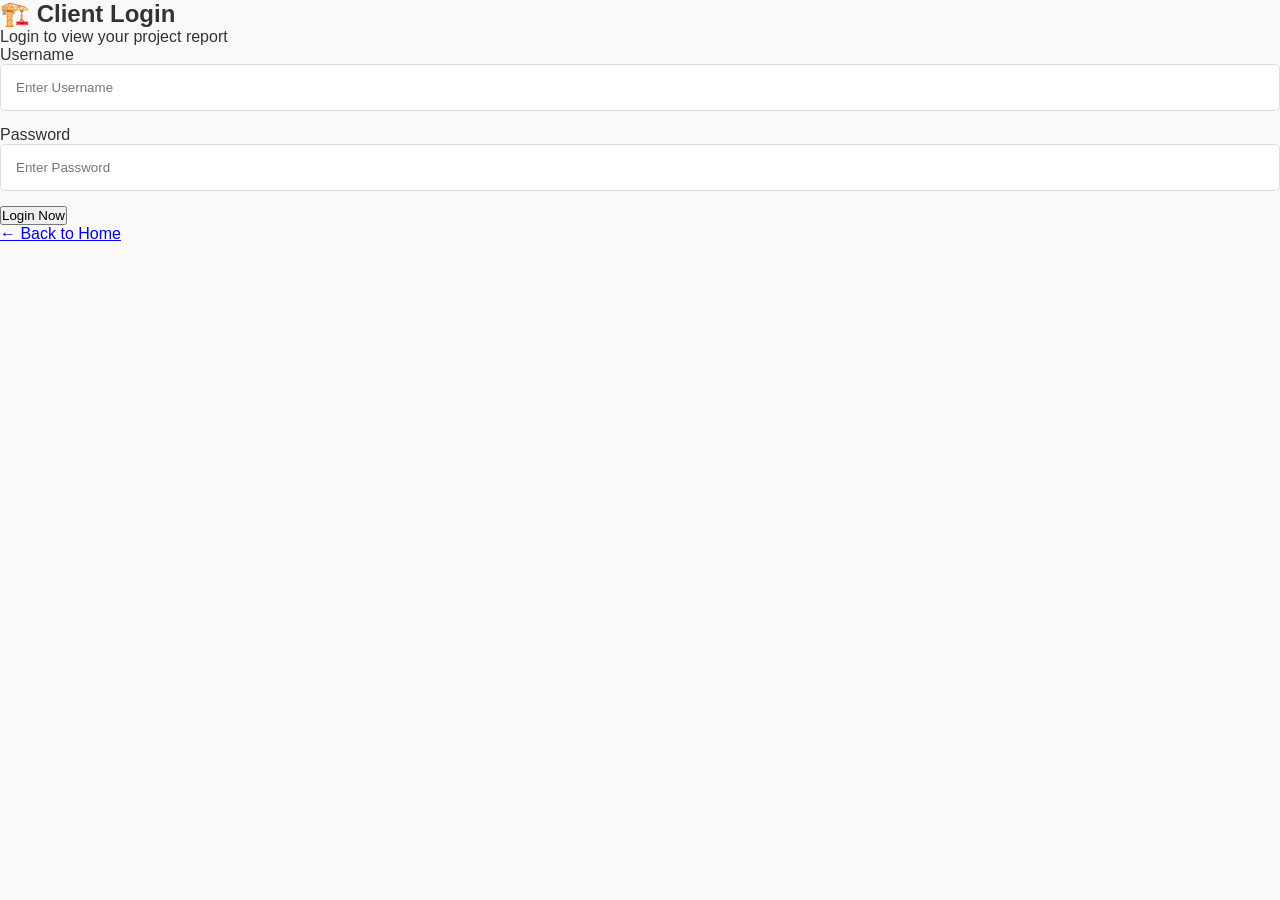
==== login.html @ 337fc55d "My Professional Website" ====
<!DOCTYPE html>
<html lang="hi">
<head>
    <meta charset="UTF-8">
    <meta name="viewport" content="width=device-width, initial-scale=1.0">
    <title>Login | Sagar Construction</title>
    <link rel="stylesheet" href="style.css">
</head>
<body class="login-page">

    <div class="login-card">
        <h2>🏗️ Client Login</h2>
        <p>Login to view your project report </p>
        
        <form id="loginForm">
            <div class="input-group">
                <label>Username</label>
                <input type="text" id="username" placeholder="Enter Username" required>
            </div>
            <div class="input-group">
                <label>Password</label>
                <input type="password" id="password" placeholder="Enter Password" required>
            </div>
            <button type="submit" class="login-submit-btn">Login Now</button>
        </form>
        
        <a href="index.html" class="back-home">← Back to Home</a>
    </div>

    <script src="script.js"></script>
</body>
</html>
---- style.css ----
* {
    margin: 0;
    padding: 0;
    box-sizing: border-box;
    font-family: 'Poppins', sans-serif;
}

body {
    background-color: #f9f9f9;
    color: #333;
}

/* Navbar */
header {
    background: #fff;
    padding: 20px 10%;
    box-shadow: 0 2px 10px rgba(0,0,0,0.1);
    position: sticky;
    top: 0;
    z-index: 1000;
}

nav {
    display: flex;
    justify-content: space-between;
    align-items: center;
}

.logo {
    font-size: 24px;
    font-weight: 700;
    color: #1a2a6c;
}

.logo span {
    color: #f39c12;
}

.nav-links {
    list-style: none;
    display: flex;
}

.nav-links li {
    margin-left: 30px;
}

.nav-links a {
    text-decoration: none;
    color: #333;
    font-weight: 500;
    transition: 0.3s;
}

.nav-links a:hover {
    color: #f39c12;
}

.btn-login {
    background: #1a2a6c;
    color: #fff !important;
    padding: 8px 20px;
    border-radius: 5px;
}

/* Hero Section */
.hero {
    height: 80vh;
    background: linear-gradient(rgba(0,0,0,0.6), rgba(0,0,0,0.6)), url('hero-bg.png') no-repeat center center/cover;
    display: flex;
    align-items: center;
    justify-content: center;
    text-align: center;
    color: #fff;
}

.hero h1 {
    font-size: 50px;
    margin-bottom: 10px;
}

.cta-btn {
    display: inline-block;
    margin-top: 20px;
    padding: 12px 30px;
    background: #f39c12;
    color: #fff;
    text-decoration: none;
    font-weight: 600;
    border-radius: 5px;
    transition: 0.3s;
}

.cta-btn:hover {
    background: #e67e22;
}

/* Services */
.services {
    padding: 80px 10%;
    text-align: center;
}

.service-container {
    display: flex;
    gap: 20px;
    margin-top: 40px;
}

.service-box {
    flex: 1;
    background: #fff;
    padding: 40px 20px;
    border-radius: 10px;
    box-shadow: 0 5px 15px rgba(0,0,0,0.05);
    transition: 0.3s;
}

.service-box:hover {
    transform: translateY(-10px);
}

/* Form */
.contact-section {
    background: #f1f1f1;
    padding: 80px 10%;
    text-align: center;
}

.contact-container {
    max-width: 600px;
    margin: 40px auto;
}

form input, form textarea {
    width: 100%;
    padding: 15px;
    margin-bottom: 15px;
    border: 1px solid #ddd;
    border-radius: 5px;
}

.submit-btn {
    width: 100%;
    padding: 15px;
    background: #f39c12;
    color: white;
    border: none;
    font-weight: 600;
    cursor: pointer;
    border-radius: 5px;
}

footer {
    padding: 20px;
    text-align: center;
    background: #1a2a6c;
    color: #fff;
}

/* ==============================
     2. PROFESSIONAL FEATURES START
     ============================== */

/* STATS COUNTER */
.stats-section {
    background-color: #1a2a6c;
    color: #fff;
    padding: 80px 10%;
    text-align: center;
}

.stats-container {
    display: flex;
    justify-content: space-around;
    gap: 20px;
}

.stat-item {
    font-size: 1.2rem;
}

.stat-number {
    font-size: 3rem;
    font-weight: 700;
    color: #f39c12;
}

/* RECENT PROJECTS GALLERY */
.gallery-section {
    padding: 80px 10%;
    text-align: center;
}

.gallery-section h2 {
    margin-bottom: 40px;
}

.gallery-grid {
    display: grid;
    grid-template-columns: repeat(auto-fill, minmax(250px, 1fr));
    gap: 20px;
}

.gallery-item {
    overflow: hidden;
    border-radius: 10px;
    box-shadow: 0 5px 15px rgba(0, 0, 0, 0.1);
}

.gallery-item img {
    width: 100%;
    height: auto;
    transition: transform 0.3s;
}

.gallery-item img:hover {
    transform: scale(1.1);
}

/* CLIENT TESTIMONIALS */
.testimonials-section {
    background-color: #f1f1f1;
    padding: 80px 10%;
    text-align: center;
}

.testimonials-section h2 {
    margin-bottom: 40px;
}

.testimonial-container {
    display: flex;
    flex-direction: column;
    gap: 30px;
    max-width: 800px;
    margin: 0 auto;
}

.testimonial-item {
    background: #fff;
    padding: 30px;
    border-radius: 10px;
    box-shadow: 0 5px 15px rgba(0, 0, 0, 0.05);
}

.testimonial-item p {
    font-style: italic;
    margin-bottom: 15px;
}

.testimonial-item h4 {
    color: #1a2a6c;
}

/* FLOATING WHATSAPP BUTTON */
.whatsapp-float {
    position: fixed;
    width: 60px;
    height: 60px;
    bottom: 40px;
    right: 40px;
    background-color: #25d366;
    color: #FFF;
    border-radius: 50px;
    text-align: center;
    font-size: 30px;
    box-shadow: 2px 2px 3px #999;
    z-index: 1000;
}

.whatsapp-float img {
    width: 30px;
    margin-top: 15px;
}

/* GOOGLE MAPS */
.map-section {
    padding: 80px 10%;
    text-align: center;
}

.map-section h2 {
    margin-bottom: 40px;
}

.map-container {
    overflow: hidden;
    border-radius: 10px;
    box-shadow: 0 5px 15px rgba(0, 0, 0, 0.1);
}

/* ==============================
     2. PROFESSIONAL FEATURES END
     ============================== */

  /* FLOATING WHATSAPP BUTTON */
.whatsapp-float {
    position: fixed !important;
    width: 60px !important;
    height: 60px !important;
    bottom: 20px !important;
    right: 20px !important;
    background-color: #25d366 !important;
    border-radius: 50% !important;
    display: flex !important;
    align-items: center !important;
    justify-content: center !important;
    z-index: 1000 !important;
    overflow: hidden !important; /* Ye sabse zaruri hai stretch rokne ke liye */
    padding: 0 !important;
    animation: bounce 2s infinite ease-in-out, pulse-green 2s infinite !important;
}

.whatsapp-float img {
    /* Square image ko center mein fix karne ke liye */
    width: 70% !important;  /* 100% ki jagah 70% karein taaki thoda margin rahe */
    height: 70% !important; /* Height aur Width barabar rakhein taaki gol dikhe */
    object-fit: contain !important; /* Cover ki jagah contain karein */
    display: block !important;
    border-radius: 0 !important; /* Image ko gol karne ki zarurat nahi, container gol hai */
}

/* 1. Bounce Animation Code */
@keyframes bounce {
    0%, 100% { transform: translateY(0); }
    50% { transform: translateY(-10px); }
}

/* 2. Pulse Animation Code */
@keyframes pulse-green {
    0% { box-shadow: 0 0 0 0 rgba(37, 211, 102, 0.7); }
    70% { box-shadow: 0 0 0 15px rgba(37, 211, 102, 0); }
    100% { box-shadow: 0 0 0 0 rgba(37, 211, 102, 0); }
}
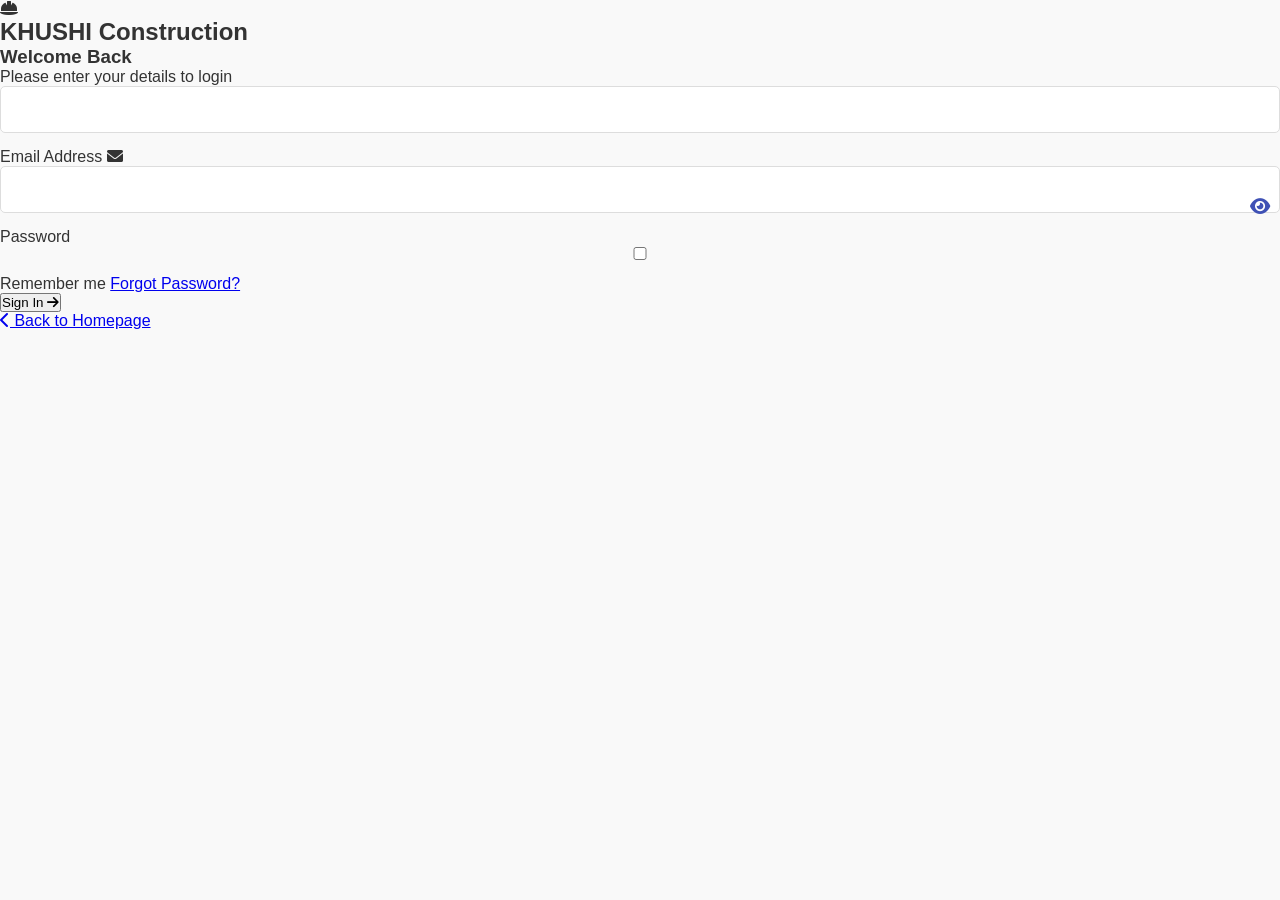
==== commit 6d335b14: "commit karo" ====
--- a/login.html
+++ b/login.html
@@ -1,32 +1,53 @@
 <!DOCTYPE html>
-<html lang="hi">
+<html lang="en">
 <head>
     <meta charset="UTF-8">
     <meta name="viewport" content="width=device-width, initial-scale=1.0">
-    <title>Login | Sagar Construction</title>
+    <title>Premium Login | KHUSHI Construction</title>
     <link rel="stylesheet" href="style.css">
+    <link rel="stylesheet" href="https://cdnjs.cloudflare.com/ajax/libs/font-awesome/6.0.0/css/all.min.css">
 </head>
-<body class="login-page">
+<body class="login-page-body">
+    <div class="login-wrapper">
+        <div class="glass-login-box">
+            <div class="login-brand">
+                <i class="fas fa-hard-hat"></i>
+                <h2>KHUSHI <span>Construction</span></h2>
+            </div>
+            
+            <form class="premium-form">
+                <h3>Welcome Back</h3>
+                <p>Please enter your details to login</p>
 
-    <div class="login-card">
-        <h2>🏗️ Client Login</h2>
-        <p>Login to view your project report </p>
-        
-        <form id="loginForm">
-            <div class="input-group">
-                <label>Username</label>
-                <input type="text" id="username" placeholder="Enter Username" required>
-            </div>
-            <div class="input-group">
-                <label>Password</label>
-                <input type="password" id="password" placeholder="Enter Password" required>
-            </div>
-            <button type="submit" class="login-submit-btn">Login Now</button>
-        </form>
-        
-        <a href="index.html" class="back-home">← Back to Home</a>
+                <div class="input-field">
+                    <input type="email" id="email" required>
+                    <label for="email">Email Address</label>
+                    <i class="fas fa-envelope"></i>
+                </div>
+
+                <div class="input-field">
+                    <input type="password" id="password" required>
+                    <label for="password">Password</label>
+                    <i class="fas fa-eye" id="togglePassword" style="cursor: pointer;"></i>
+                </div>
+
+                <div class="form-options">
+                    <label class="remember-me">
+                        <input type="checkbox"> Remember me
+                    </label>
+                    <a href="#" class="forgot-link">Forgot Password?</a>
+                </div>
+
+                <button type="submit" class="premium-login-btn">
+                    Sign In <i class="fas fa-arrow-right"></i>
+                </button>
+            </form>
+            
+            <a href="index.html" class="go-back">
+                <i class="fas fa-chevron-left"></i> Back to Homepage
+            </a>
+        </div>
     </div>
-
     <script src="script.js"></script>
 </body>
 </html>
--- a/style.css
+++ b/style.css
@@ -66,7 +66,7 @@
 /* Hero Section */
 .hero {
     height: 80vh;
-    background: linear-gradient(rgba(0,0,0,0.6), rgba(0,0,0,0.6)), url('hero-bg.png') no-repeat center center/cover;
+    background: linear-gradient(rgba(0,0,0,0.6), rgba(0,0,0,0.6)), url('hero.png') no-repeat center center/cover;
     display: flex;
     align-items: center;
     justify-content: center;
@@ -332,4 +332,340 @@
     0% { box-shadow: 0 0 0 0 rgba(37, 211, 102, 0.7); }
     70% { box-shadow: 0 0 0 15px rgba(37, 211, 102, 0); }
     100% { box-shadow: 0 0 0 0 rgba(37, 211, 102, 0); }
+}
+.nav-links li a {
+    font-weight: 800;
+    color: #000000;
+    text-transform: uppercase;
+    text-decoration: none;
+}
+
+
+
+/* Mobile Optimization - Exact Fix for Khushi Construction */
+@media (max-width: 768px) {
+   
+    
+
+    /* 1. Navbar Links Fix (Home, Services, Contact) */
+    .nav-links { 
+        display: flex !important;
+        flex-wrap: wrap !important;
+        justify-content: center !important;
+        gap: 10px !important;
+        padding: 10px 0 !important;
+        list-style: none;
+    }
+
+    .nav-links li a {
+        font-size: 14px !important;
+        padding: 5px 8px !important;
+    }
+
+    /* 2. Login Button Fix */
+    .btn-login {
+        padding: 6px 12px !important;
+        font-size: 13px !important;
+        display: inline-block;
+    }
+
+    /* 3. Stats Section Fix (100+ Projects etc.) */
+    .stats-container { 
+        display: flex !important;
+        flex-wrap: wrap !important;
+        justify-content: center !important;
+        gap: 20px !important;
+    }
+
+    .stat-item {
+        flex: 1 1 40% !important; /* Mobile par ek line mein 2 dikhayega */
+        text-align: center !important;
+        margin-bottom: 15px;
+    }
+
+    /* 4. Hero Section Text Fix */
+    .hero-content h1 {
+        font-size: 24px !important; /* Mobile par heading choti karega */
+    }
+
+    .nav-links li a {
+        font-size: 16px !important;
+        font-weight: 800 !important;
+        color: #000000 !important; /* Pure Black */
+        text-transform: uppercase;
+        padding: 8px 12px !important;
+    }
+    
+    .nav-links li a:hover {
+        color: #ff9800 !important; /* Orange on hover */
+    }
+
+} 
+
+/* Button ko wapas blue karne ke liye */
+.nav-links li a.btn-login {
+    background-color: #1e2f67 !important; 
+    color: #ffffff !important;           
+    padding: 10px 20px !important;
+    border-radius: 5px !important;
+    text-transform: uppercase;
+}
+
+/* Hover par orange hone se rokne ke liye */
+.nav-links li a.btn-login:hover {
+    background-color: #15224e !important;
+    color: #ffffff !important;
+}
+
+/* Jab Dark Mode ON ho tab ye colors kaam karenge */
+body.dark-mode {
+    background-color: #121212 !important;
+    color: #ffffff !important;
+}
+
+/* Navbar ko dark karne ke liye */
+body.dark-mode header {
+    background-color: #1a1a1a !important;
+    box-shadow: 0 2px 10px rgba(255,255,255,0.1) !important;
+}
+
+/* Links ko white karne ke liye */
+body.dark-mode .nav-links li a {
+    color: #ffffff !important;
+}
+
+/* Service boxes ko dark grey karne ke liye */
+body.dark-mode .service-box {
+    background-color: #1e1e1e !important;
+    color: white !important;
+    border: 1px solid #333 !important;
+}
+
+/* --- PREMIUM DARK MODE SWITCH STYLING --- */
+
+/* Poore switch ka container */
+.theme-switch-wrapper {
+  display: flex;
+  align-items: center;
+  margin-right: 15px; /* Navbar mein space ke liye */
+}
+
+/* Chhota text 'Light' / 'Dark' (optional, agar chahiye toh) */
+.theme-switch-label {
+  margin-right: 10px;
+  font-size: 14px;
+  font-weight: 600;
+  color: #333; /* Light mode mein text color */
+}
+body.dark-mode .theme-switch-label {
+  color: #fff; /* Dark mode mein text color white */
+}
+
+/* Asli switch toggle area */
+.theme-switch {
+  display: inline-block;
+  height: 34px;
+  position: relative;
+  width: 60px;
+}
+
+/* Chhupa hua checkbox input */
+.theme-switch input {
+  display:none;
+}
+
+/* Switch ka background slider track */
+.slider {
+  background-color: #ccc; /* Default (Light) track color */
+  bottom: 0;
+  cursor: pointer;
+  left: 0;
+  position: absolute;
+  right: 0;
+  top: 0;
+  transition: .4s;
+  border-radius: 34px;
+}
+
+/* Gol knob (jo move karega) */
+.slider:before {
+  background-color: #fff;
+  bottom: 4px;
+  content: "";
+  height: 26px;
+  left: 4px;
+  position: absolute;
+  transition: .4s;
+  width: 26px;
+  border-radius: 50%;
+  display: flex;
+  align-items: center;
+  justify-content: center;
+  font-size: 16px; /* Icon size */
+}
+
+/* Knob ke andar initial (Light) icon ☀️ */
+.slider:before {
+  content: "☀️";
+}
+
+/* Jab checkbox checked ho (Dark Mode ON) - Track color change */
+input:checked + .slider {
+  background-color: #3f51b5; /* Premium Blue track color - aap change kar sakte hain */
+}
+
+/* Knob move karega right side */
+input:checked + .slider:before {
+  transform: translateX(26px);
+}
+
+/* Knob ke andar ka icon change 🌙 jab move ho jaye */
+input:checked + .slider:before {
+  content: "🌙";
+}
+
+/* --- PREMIUM LOGIN PAGE STYLES --- */
+
+.login-body {
+    background: linear-gradient(135deg, #121212 0%, #1a1a1a 100%);
+    height: 100vh;
+    display: flex;
+    align-items: center;
+    justify-content: center;
+    font-family: 'Poppins', sans-serif;
+}
+
+.login-container {
+    width: 100%;
+    max-width: 400px;
+    padding: 20px;
+}
+
+.login-box {
+    background: rgba(255, 255, 255, 0.05);
+    backdrop-filter: blur(15px);
+    border: 1px solid rgba(255, 255, 255, 0.1);
+    padding: 40px;
+    border-radius: 20px;
+    box-shadow: 0 15px 35px rgba(0,0,0,0.5);
+    text-align: center;
+}
+
+.login-header h2 {
+    color: #fff;
+    font-size: 28px;
+    margin-bottom: 10px;
+}
+
+.login-header p {
+    color: #aaa;
+    font-size: 14px;
+    margin-bottom: 30px;
+}
+
+.input-group {
+    position: relative;
+    margin-bottom: 20px;
+}
+
+.input-group i {
+    position: absolute;
+    left: 15px;
+    top: 50%;
+    transform: translateY(-50%);
+    color: #3f51b5;
+}
+
+.input-group input {
+    width: 100%;
+    padding: 12px 15px 12px 45px;
+    background: rgba(255, 255, 255, 0.1);
+    border: 1px solid transparent;
+    border-radius: 10px;
+    color: #fff;
+    outline: none;
+    transition: 0.3s;
+}
+
+.input-group input:focus {
+    border-color: #3f51b5;
+    background: rgba(255, 255, 255, 0.15);
+}
+
+.forgot-pass {
+    text-align: right;
+    margin-bottom: 25px;
+}
+
+.forgot-pass a {
+    color: #aaa;
+    font-size: 13px;
+    text-decoration: none;
+}
+
+.login-btn {
+    width: 100%;
+    padding: 12px;
+    background: #3f51b5;
+    border: none;
+    border-radius: 10px;
+    color: white;
+    font-weight: 600;
+    cursor: pointer;
+    transition: 0.3s;
+    font-size: 16px;
+}
+
+.login-btn:hover {
+    background: #303f9f;
+    transform: translateY(-2px);
+    box-shadow: 0 5px 15px rgba(63, 81, 181, 0.4);
+}
+
+.login-footer {
+    margin-top: 25px;
+    color: #aaa;
+    font-size: 14px;
+}
+
+.login-footer a {
+    color: #3f51b5;
+    text-decoration: none;
+    font-weight: 600;
+}
+
+.back-home {
+    margin-top: 20px;
+}
+
+.back-home a {
+    color: #666;
+    font-size: 13px;
+    text-decoration: none;
+    transition: 0.3s;
+}
+
+.back-home a:hover {
+    color: #fff;
+}
+
+/* Eye Icon Position for Login Page */
+.input-field {
+    position: relative; /* Isse icon box ke andar rahega */
+}
+
+.input-field i#togglePassword {
+    position: absolute;
+    right: 10px;
+    top: 50%;
+    transform: translateY(-50%);
+    cursor: pointer;
+    color: #3f51b5; /* Icon ka color */
+    z-index: 100;
+    font-size: 18px;
+}
+
+/* Hover karne par thoda bright dikhega */
+.input-field i#togglePassword:hover {
+    color: #fff;
 }
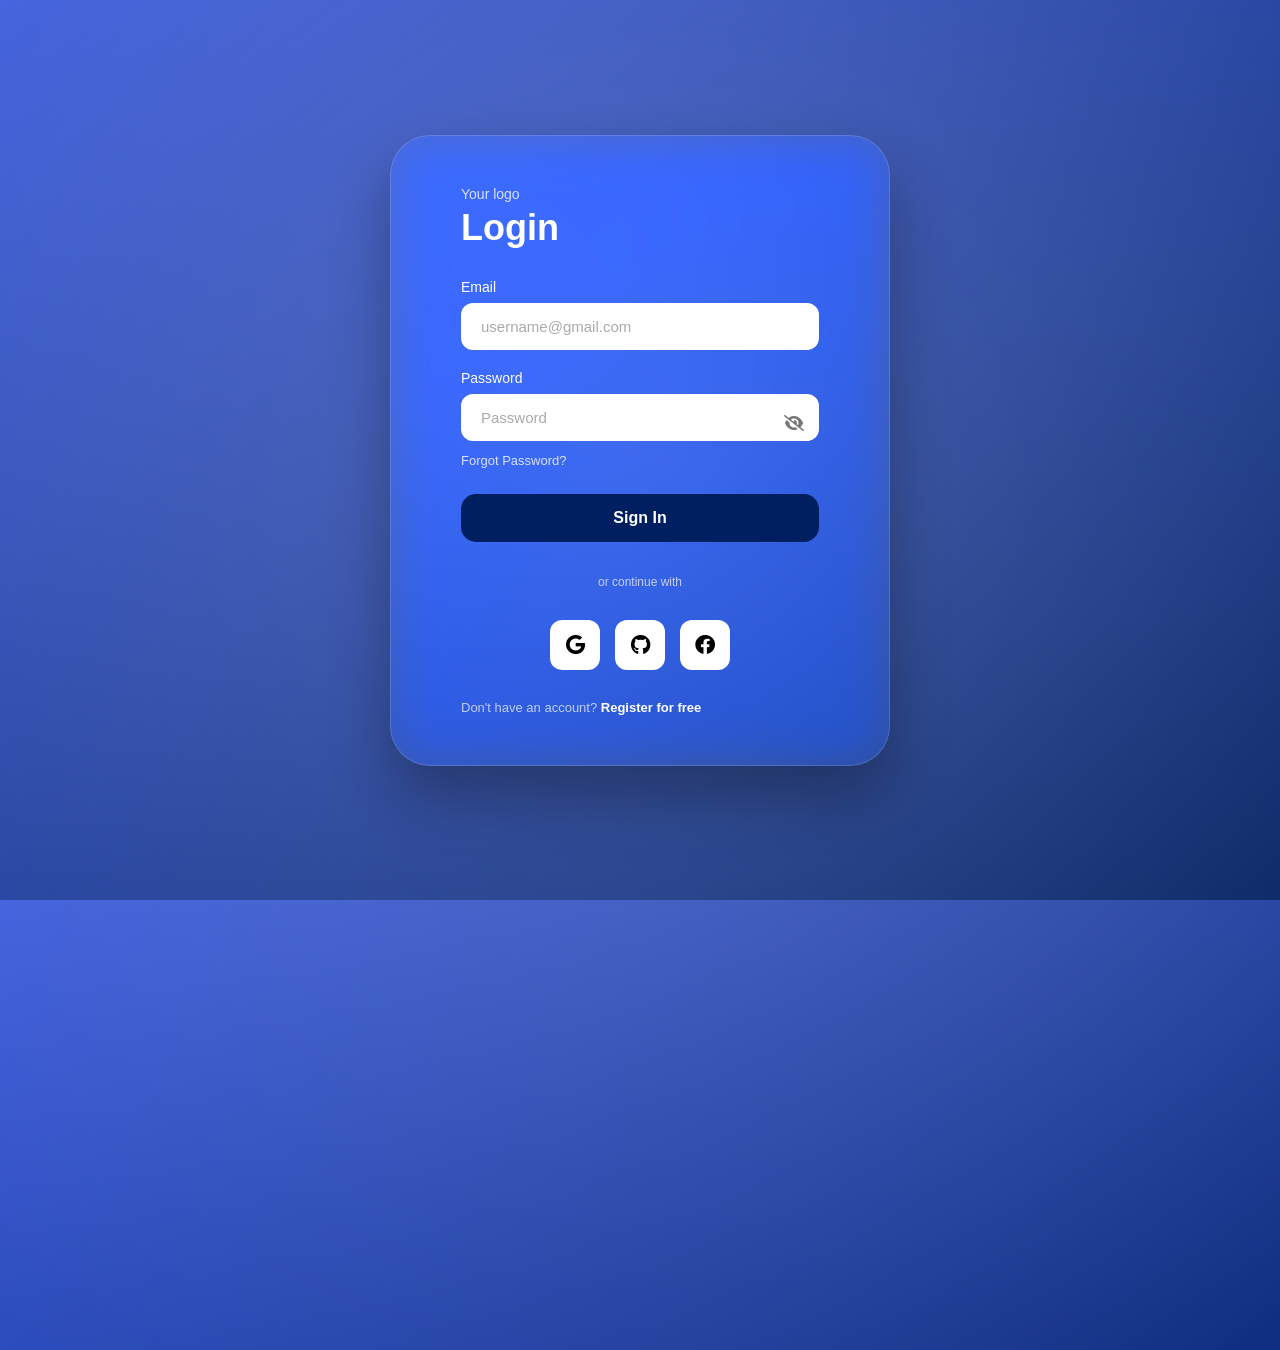
==== commit 95f7819d: "commit karo" ====
--- a/login.html
+++ b/login.html
@@ -3,49 +3,52 @@
 <head>
     <meta charset="UTF-8">
     <meta name="viewport" content="width=device-width, initial-scale=1.0">
-    <title>Premium Login | KHUSHI Construction</title>
+    <title>Wavy Premium Login | KHUSHI Construction</title>
     <link rel="stylesheet" href="style.css">
     <link rel="stylesheet" href="https://cdnjs.cloudflare.com/ajax/libs/font-awesome/6.0.0/css/all.min.css">
 </head>
-<body class="login-page-body">
-    <div class="login-wrapper">
-        <div class="glass-login-box">
-            <div class="login-brand">
-                <i class="fas fa-hard-hat"></i>
-                <h2>KHUSHI <span>Construction</span></h2>
+<body class="wavy-login-body">
+    <div class="wavy-login-wrapper">
+        <div class="ultra-glass-box">
+            
+            <div class="login-brand-minimal">
+                <p>Your logo</p>
+                <h2>Login</h2>
             </div>
             
-            <form class="premium-form">
-                <h3>Welcome Back</h3>
-                <p>Please enter your details to login</p>
-
-                <div class="input-field">
-                    <input type="email" id="email" required>
-                    <label for="email">Email Address</label>
-                    <i class="fas fa-envelope"></i>
+            <form class="wavy-form">
+                <div class="input-block">
+                    <label for="email">Email</label>
+                    <input type="email" id="email" placeholder="username@gmail.com" required>
                 </div>
 
-                <div class="input-field">
-                    <input type="password" id="password" required>
+                <div class="input-block">
                     <label for="password">Password</label>
-                    <i class="fas fa-eye" id="togglePassword" style="cursor: pointer;"></i>
+                    <input type="password" id="password" placeholder="Password" required>
+                    <i class="fas fa-eye-slash" id="togglePassword"></i>
                 </div>
 
-                <div class="form-options">
-                    <label class="remember-me">
-                        <input type="checkbox"> Remember me
-                    </label>
-                    <a href="#" class="forgot-link">Forgot Password?</a>
+                <div class="forgot-wrapper">
+                    <a href="#" class="forgot-wavy">Forgot Password?</a>
                 </div>
 
-                <button type="submit" class="premium-login-btn">
-                    Sign In <i class="fas fa-arrow-right"></i>
-                </button>
+                <button type="submit" class="wavy-btn-signin">Sign In</button>
+
+                <div class="divider-wavy">
+                    <span>or continue with</span>
+                </div>
+
+                <div class="social-login-wavy">
+                    <a href="#" class="social-icon"><i class="fab fa-google"></i></a>
+                    <a href="#" class="social-icon"><i class="fab fa-github"></i></a>
+                    <a href="#" class="social-icon"><i class="fab fa-facebook"></i></a>
+                </div>
+
+                <div class="signup-footer-wavy">
+                    <p>Don't have an account? <a href="#">Register for free</a></p>
+                </div>
             </form>
             
-            <a href="index.html" class="go-back">
-                <i class="fas fa-chevron-left"></i> Back to Homepage
-            </a>
         </div>
     </div>
     <script src="script.js"></script>
--- a/style.css
+++ b/style.css
@@ -1,3 +1,4 @@
+/* --- 1. GLOBAL SETTINGS --- */
 * {
     margin: 0;
     padding: 0;
@@ -8,22 +9,31 @@
 body {
     background-color: #f9f9f9;
     color: #333;
-}
-
-/* Navbar */
+    transition: background 0.4s, color 0.4s;
+}
+
+/* Dark Mode Logic */
+body.dark-mode {
+    background-color: #121212 !important;
+    color: #ffffff !important;
+}
+
+/* --- 2. NAVBAR & HEADER --- */
 header {
     background: #fff;
-    padding: 20px 10%;
+    padding: 15px 10%;
     box-shadow: 0 2px 10px rgba(0,0,0,0.1);
     position: sticky;
     top: 0;
     z-index: 1000;
-}
-
-nav {
     display: flex;
     justify-content: space-between;
     align-items: center;
+}
+
+body.dark-mode header {
+    background-color: #1a1a1a !important;
+    box-shadow: 0 2px 10px rgba(255,255,255,0.1) !important;
 }
 
 .logo {
@@ -32,640 +42,268 @@
     color: #1a2a6c;
 }
 
-.logo span {
-    color: #f39c12;
-}
+.logo span { color: #f39c12; }
 
 .nav-links {
     list-style: none;
     display: flex;
-}
-
-.nav-links li {
-    margin-left: 30px;
-}
+    align-items: center;
+}
+
+.nav-links li { margin-left: 25px; }
 
 .nav-links a {
     text-decoration: none;
-    color: #333;
-    font-weight: 500;
+    color: #000;
+    font-weight: 800;
+    text-transform: uppercase;
     transition: 0.3s;
-}
-
-.nav-links a:hover {
-    color: #f39c12;
-}
-
+    font-size: 15px;
+}
+
+body.dark-mode .nav-links a { color: #fff !important; }
+
+.nav-links a:hover { color: #f39c12; }
+
+/* Login Button in Nav */
 .btn-login {
-    background: #1a2a6c;
+    background: #1a2a6c !important;
     color: #fff !important;
-    padding: 8px 20px;
+    padding: 10px 20px !important;
     border-radius: 5px;
 }
 
-/* Hero Section */
+.btn-login:hover { background: #15224e !important; }
+
+/* --- 3. PREMIUM DARK MODE SWITCH --- */
+.theme-switch-wrapper { display: flex; align-items: center; margin-left: 20px; }
+.theme-switch { position: relative; display: inline-block; width: 60px; height: 34px; }
+.theme-switch input { display: none; }
+.slider {
+    position: absolute; cursor: pointer; top: 0; left: 0; right: 0; bottom: 0;
+    background-color: #ccc; transition: .4s; border-radius: 34px;
+}
+.slider:before {
+    position: absolute; content: "☀️"; height: 26px; width: 26px; left: 4px; bottom: 4px;
+    background-color: white; transition: .4s; border-radius: 50%;
+    display: flex; align-items: center; justify-content: center; font-size: 14px;
+}
+input:checked + .slider { background-color: #3f51b5; }
+input:checked + .slider:before { transform: translateX(26px); content: "🌙"; }
+
+/* --- 4. HERO & SECTIONS --- */
 .hero {
     height: 80vh;
     background: linear-gradient(rgba(0,0,0,0.6), rgba(0,0,0,0.6)), url('hero.png') no-repeat center center/cover;
+    display: flex; align-items: center; justify-content: center; text-align: center; color: #fff;
+}
+.hero h1 { font-size: 50px; }
+
+.service-box {
+    background: #fff; padding: 40px 20px; border-radius: 10px;
+    box-shadow: 0 5px 15px rgba(0,0,0,0.05); transition: 0.3s;
+}
+body.dark-mode .service-box { background-color: #1e1e1e !important; color: white; border: 1px solid #333; }
+
+
+/* --- NEW WAVY & ULTRA ROUNDED LOGIN STYLES --- */
+
+.wavy-login-body {
+    background-color: #79a1f2; /* Pure background color from image_17 */
+    background-image: url('data:image/svg+xml;utf8,<svg xmlns="http://www.w3.org/2000/svg" width="100%" height="100%"><defs><linearGradient id="g" x1="0%" y1="0%" x2="100%" y2="100%"><stop offset="0%" style="stop-color:%233b5bdb"/><stop offset="100%" style="stop-color:%23001f60"/></linearGradient></defs><rect width="100%" height="100%" fill="url(%23g)"/></svg>');
+    background-size: cover;
+    height: 100vh;
     display: flex;
     align-items: center;
     justify-content: center;
+    overflow: hidden;
+    position: relative;
+}
+
+/* Wavy Overlay Shapes (Simulated with pseudo-elements for now) */
+.wavy-login-body::before, .wavy-login-body::after {
+    content: '';
+    position: absolute;
+    width: 200%;
+    height: 200%;
+    top: -50%;
+    left: -50%;
+    z-index: 1;
+    background: radial-gradient(circle, rgba(255,255,255,0.1) 0%, rgba(255,255,255,0) 70%);
+}
+
+.wavy-login-wrapper {
+    z-index: 2;
+    padding: 20px;
+    width: 100%;
+    max-width: 900px; /* Wider for social icons line */
+    display: flex;
+    justify-content: center;
+}
+
+.ultra-glass-box {
+    background: rgba(255, 255, 255, 0.05);
+    backdrop-filter: blur(25px) saturate(180%);
+    -webkit-backdrop-filter: blur(25px) saturate(180%);
+    border: 1px solid rgba(255, 255, 255, 0.15);
+    border-radius: 40px; /* Very rounded borders */
+    padding: 50px 70px;
+    box-shadow: 0 30px 60px rgba(0,0,0,0.3);
+    color: #fff;
+    width: 100%;
+    max-width: 500px; /* Box itself is smaller */
+}
+
+.login-brand-minimal {
+    text-align: left;
+    margin-bottom: 30px;
+}
+
+.login-brand-minimal p {
+    font-size: 14px;
+    color: rgba(255,255,255,0.8);
+    margin-bottom: 5px;
+}
+
+.login-brand-minimal h2 {
+    font-size: 36px;
+    font-weight: 700;
+}
+
+/* Input Fields with specific rounding */
+.input-block {
+    margin-bottom: 20px;
+    text-align: left;
+    position: relative;
+}
+
+.input-block label {
+    display: block;
+    font-size: 14px;
+    margin-bottom: 8px;
+    color: #fff;
+}
+
+.input-block input {
+    width: 100%;
+    padding: 15px 20px;
+    background: #fff; /* White inputs as in image_17 */
+    border: none;
+    border-radius: 12px; /* Less rounded inputs */
+    color: #000;
+    font-size: 15px;
+}
+
+.input-block input::placeholder {
+    color: #aaa;
+}
+
+/* Password Eye in specific position */
+.input-block i#togglePassword {
+    position: absolute;
+    right: 15px;
+    top: 45px; /* Adjust based on input height */
+    color: #777; /* Neutral color as in image_17 */
+    cursor: pointer;
+}
+
+.forgot-wrapper {
+    text-align: left;
+    margin-top: -10px;
+    margin-bottom: 25px;
+}
+
+.forgot-wavy {
+    color: rgba(255,255,255,0.8);
+    font-size: 13px;
+    text-decoration: none;
+}
+
+/* Specific button styles */
+.wavy-btn-signin {
+    width: 100%;
+    padding: 15px;
+    background: #001f60; /* Dark blue button */
+    border: none;
+    border-radius: 15px;
+    color: #fff;
+    font-size: 16px;
+    font-weight: 600;
+    cursor: pointer;
+    transition: 0.3s;
+}
+
+.wavy-btn-signin:hover {
+    background: #002e8c;
+}
+
+.divider-wavy {
     text-align: center;
-    color: #fff;
-}
-
-.hero h1 {
-    font-size: 50px;
-    margin-bottom: 10px;
-}
-
-.cta-btn {
-    display: inline-block;
-    margin-top: 20px;
-    padding: 12px 30px;
-    background: #f39c12;
+    margin: 30px 0;
+    position: relative;
+}
+
+.divider-wavy span {
+    background: none; /* Text floats */
+    padding: 0 10px;
+    color: rgba(255,255,255,0.7);
+    font-size: 12px;
+}
+
+/* Social Buttons line */
+.social-login-wavy {
+    display: flex;
+    justify-content: center;
+    gap: 15px;
+    margin-bottom: 30px;
+}
+
+.social-icon {
+    display: flex;
+    align-items: center;
+    justify-content: center;
+    width: 50px;
+    height: 50px;
+    background: #fff;
+    border-radius: 12px;
+    color: #000;
+    font-size: 20px;
+    text-decoration: none;
+    transition: 0.3s;
+}
+
+.social-icon:hover {
+    background: #f1f1f1;
+    transform: translateY(-2px);
+}
+
+.signup-footer-wavy {
+    font-size: 13px;
+    color: rgba(255,255,255,0.7);
+}
+
+.signup-footer-wavy a {
     color: #fff;
     text-decoration: none;
     font-weight: 600;
-    border-radius: 5px;
-    transition: 0.3s;
-}
-
-.cta-btn:hover {
-    background: #e67e22;
-}
-
-/* Services */
-.services {
-    padding: 80px 10%;
-    text-align: center;
-}
-
-.service-container {
-    display: flex;
-    gap: 20px;
-    margin-top: 40px;
-}
-
-.service-box {
-    flex: 1;
-    background: #fff;
-    padding: 40px 20px;
-    border-radius: 10px;
-    box-shadow: 0 5px 15px rgba(0,0,0,0.05);
-    transition: 0.3s;
-}
-
-.service-box:hover {
-    transform: translateY(-10px);
-}
-
-/* Form */
-.contact-section {
-    background: #f1f1f1;
-    padding: 80px 10%;
-    text-align: center;
-}
-
-.contact-container {
-    max-width: 600px;
-    margin: 40px auto;
-}
-
-form input, form textarea {
-    width: 100%;
-    padding: 15px;
-    margin-bottom: 15px;
-    border: 1px solid #ddd;
-    border-radius: 5px;
-}
-
-.submit-btn {
-    width: 100%;
-    padding: 15px;
-    background: #f39c12;
-    color: white;
-    border: none;
-    font-weight: 600;
-    cursor: pointer;
-    border-radius: 5px;
-}
-
-footer {
-    padding: 20px;
-    text-align: center;
-    background: #1a2a6c;
-    color: #fff;
-}
-
-/* ==============================
-     2. PROFESSIONAL FEATURES START
-     ============================== */
-
-/* STATS COUNTER */
-.stats-section {
-    background-color: #1a2a6c;
-    color: #fff;
-    padding: 80px 10%;
-    text-align: center;
-}
-
-.stats-container {
-    display: flex;
-    justify-content: space-around;
-    gap: 20px;
-}
-
-.stat-item {
-    font-size: 1.2rem;
-}
-
-.stat-number {
-    font-size: 3rem;
-    font-weight: 700;
-    color: #f39c12;
-}
-
-/* RECENT PROJECTS GALLERY */
-.gallery-section {
-    padding: 80px 10%;
-    text-align: center;
-}
-
-.gallery-section h2 {
-    margin-bottom: 40px;
-}
-
-.gallery-grid {
-    display: grid;
-    grid-template-columns: repeat(auto-fill, minmax(250px, 1fr));
-    gap: 20px;
-}
-
-.gallery-item {
-    overflow: hidden;
-    border-radius: 10px;
-    box-shadow: 0 5px 15px rgba(0, 0, 0, 0.1);
-}
-
-.gallery-item img {
-    width: 100%;
-    height: auto;
-    transition: transform 0.3s;
-}
-
-.gallery-item img:hover {
-    transform: scale(1.1);
-}
-
-/* CLIENT TESTIMONIALS */
-.testimonials-section {
-    background-color: #f1f1f1;
-    padding: 80px 10%;
-    text-align: center;
-}
-
-.testimonials-section h2 {
-    margin-bottom: 40px;
-}
-
-.testimonial-container {
-    display: flex;
-    flex-direction: column;
-    gap: 30px;
-    max-width: 800px;
-    margin: 0 auto;
-}
-
-.testimonial-item {
-    background: #fff;
-    padding: 30px;
-    border-radius: 10px;
-    box-shadow: 0 5px 15px rgba(0, 0, 0, 0.05);
-}
-
-.testimonial-item p {
-    font-style: italic;
-    margin-bottom: 15px;
-}
-
-.testimonial-item h4 {
-    color: #1a2a6c;
-}
-
-/* FLOATING WHATSAPP BUTTON */
+}
+
+/* --- 6. WHATSAPP & ANIMATIONS --- */
 .whatsapp-float {
-    position: fixed;
-    width: 60px;
-    height: 60px;
-    bottom: 40px;
-    right: 40px;
-    background-color: #25d366;
-    color: #FFF;
-    border-radius: 50px;
-    text-align: center;
-    font-size: 30px;
-    box-shadow: 2px 2px 3px #999;
-    z-index: 1000;
-}
-
-.whatsapp-float img {
-    width: 30px;
-    margin-top: 15px;
-}
-
-/* GOOGLE MAPS */
-.map-section {
-    padding: 80px 10%;
-    text-align: center;
-}
-
-.map-section h2 {
-    margin-bottom: 40px;
-}
-
-.map-container {
-    overflow: hidden;
-    border-radius: 10px;
-    box-shadow: 0 5px 15px rgba(0, 0, 0, 0.1);
-}
-
-/* ==============================
-     2. PROFESSIONAL FEATURES END
-     ============================== */
-
-  /* FLOATING WHATSAPP BUTTON */
-.whatsapp-float {
-    position: fixed !important;
-    width: 60px !important;
-    height: 60px !important;
-    bottom: 20px !important;
-    right: 20px !important;
-    background-color: #25d366 !important;
-    border-radius: 50% !important;
-    display: flex !important;
-    align-items: center !important;
-    justify-content: center !important;
-    z-index: 1000 !important;
-    overflow: hidden !important; /* Ye sabse zaruri hai stretch rokne ke liye */
-    padding: 0 !important;
-    animation: bounce 2s infinite ease-in-out, pulse-green 2s infinite !important;
-}
-
-.whatsapp-float img {
-    /* Square image ko center mein fix karne ke liye */
-    width: 70% !important;  /* 100% ki jagah 70% karein taaki thoda margin rahe */
-    height: 70% !important; /* Height aur Width barabar rakhein taaki gol dikhe */
-    object-fit: contain !important; /* Cover ki jagah contain karein */
-    display: block !important;
-    border-radius: 0 !important; /* Image ko gol karne ki zarurat nahi, container gol hai */
-}
-
-/* 1. Bounce Animation Code */
-@keyframes bounce {
-    0%, 100% { transform: translateY(0); }
-    50% { transform: translateY(-10px); }
-}
-
-/* 2. Pulse Animation Code */
-@keyframes pulse-green {
-    0% { box-shadow: 0 0 0 0 rgba(37, 211, 102, 0.7); }
-    70% { box-shadow: 0 0 0 15px rgba(37, 211, 102, 0); }
-    100% { box-shadow: 0 0 0 0 rgba(37, 211, 102, 0); }
-}
-.nav-links li a {
-    font-weight: 800;
-    color: #000000;
-    text-transform: uppercase;
-    text-decoration: none;
-}
-
-
-
-/* Mobile Optimization - Exact Fix for Khushi Construction */
+    position: fixed; width: 60px; height: 60px; bottom: 20px; right: 20px;
+    background-color: #25d366; border-radius: 50%; display: flex; align-items: center;
+    justify-content: center; z-index: 1000; animation: bounce 2s infinite, pulse-green 2s infinite;
+}
+.whatsapp-float img { width: 60%; height: 60%; object-fit: contain; }
+
+@keyframes bounce { 0%, 100% { transform: translateY(0); } 50% { transform: translateY(-10px); } }
+@keyframes pulse-green { 0% { box-shadow: 0 0 0 0 rgba(37, 211, 102, 0.7); } 70% { box-shadow: 0 0 0 15px rgba(37, 211, 102, 0); } 100% { box-shadow: 0 0 0 0 rgba(37, 211, 102, 0); } }
+
+/* --- 7. MOBILE OPTIMIZATION --- */
 @media (max-width: 768px) {
-   
-    
-
-    /* 1. Navbar Links Fix (Home, Services, Contact) */
-    .nav-links { 
-        display: flex !important;
-        flex-wrap: wrap !important;
-        justify-content: center !important;
-        gap: 10px !important;
-        padding: 10px 0 !important;
-        list-style: none;
-    }
-
-    .nav-links li a {
-        font-size: 14px !important;
-        padding: 5px 8px !important;
-    }
-
-    /* 2. Login Button Fix */
-    .btn-login {
-        padding: 6px 12px !important;
-        font-size: 13px !important;
-        display: inline-block;
-    }
-
-    /* 3. Stats Section Fix (100+ Projects etc.) */
-    .stats-container { 
-        display: flex !important;
-        flex-wrap: wrap !important;
-        justify-content: center !important;
-        gap: 20px !important;
-    }
-
-    .stat-item {
-        flex: 1 1 40% !important; /* Mobile par ek line mein 2 dikhayega */
-        text-align: center !important;
-        margin-bottom: 15px;
-    }
-
-    /* 4. Hero Section Text Fix */
-    .hero-content h1 {
-        font-size: 24px !important; /* Mobile par heading choti karega */
-    }
-
-    .nav-links li a {
-        font-size: 16px !important;
-        font-weight: 800 !important;
-        color: #000000 !important; /* Pure Black */
-        text-transform: uppercase;
-        padding: 8px 12px !important;
-    }
-    
-    .nav-links li a:hover {
-        color: #ff9800 !important; /* Orange on hover */
-    }
-
-} 
-
-/* Button ko wapas blue karne ke liye */
-.nav-links li a.btn-login {
-    background-color: #1e2f67 !important; 
-    color: #ffffff !important;           
-    padding: 10px 20px !important;
-    border-radius: 5px !important;
-    text-transform: uppercase;
-}
-
-/* Hover par orange hone se rokne ke liye */
-.nav-links li a.btn-login:hover {
-    background-color: #15224e !important;
-    color: #ffffff !important;
-}
-
-/* Jab Dark Mode ON ho tab ye colors kaam karenge */
-body.dark-mode {
-    background-color: #121212 !important;
-    color: #ffffff !important;
-}
-
-/* Navbar ko dark karne ke liye */
-body.dark-mode header {
-    background-color: #1a1a1a !important;
-    box-shadow: 0 2px 10px rgba(255,255,255,0.1) !important;
-}
-
-/* Links ko white karne ke liye */
-body.dark-mode .nav-links li a {
-    color: #ffffff !important;
-}
-
-/* Service boxes ko dark grey karne ke liye */
-body.dark-mode .service-box {
-    background-color: #1e1e1e !important;
-    color: white !important;
-    border: 1px solid #333 !important;
-}
-
-/* --- PREMIUM DARK MODE SWITCH STYLING --- */
-
-/* Poore switch ka container */
-.theme-switch-wrapper {
-  display: flex;
-  align-items: center;
-  margin-right: 15px; /* Navbar mein space ke liye */
-}
-
-/* Chhota text 'Light' / 'Dark' (optional, agar chahiye toh) */
-.theme-switch-label {
-  margin-right: 10px;
-  font-size: 14px;
-  font-weight: 600;
-  color: #333; /* Light mode mein text color */
-}
-body.dark-mode .theme-switch-label {
-  color: #fff; /* Dark mode mein text color white */
-}
-
-/* Asli switch toggle area */
-.theme-switch {
-  display: inline-block;
-  height: 34px;
-  position: relative;
-  width: 60px;
-}
-
-/* Chhupa hua checkbox input */
-.theme-switch input {
-  display:none;
-}
-
-/* Switch ka background slider track */
-.slider {
-  background-color: #ccc; /* Default (Light) track color */
-  bottom: 0;
-  cursor: pointer;
-  left: 0;
-  position: absolute;
-  right: 0;
-  top: 0;
-  transition: .4s;
-  border-radius: 34px;
-}
-
-/* Gol knob (jo move karega) */
-.slider:before {
-  background-color: #fff;
-  bottom: 4px;
-  content: "";
-  height: 26px;
-  left: 4px;
-  position: absolute;
-  transition: .4s;
-  width: 26px;
-  border-radius: 50%;
-  display: flex;
-  align-items: center;
-  justify-content: center;
-  font-size: 16px; /* Icon size */
-}
-
-/* Knob ke andar initial (Light) icon ☀️ */
-.slider:before {
-  content: "☀️";
-}
-
-/* Jab checkbox checked ho (Dark Mode ON) - Track color change */
-input:checked + .slider {
-  background-color: #3f51b5; /* Premium Blue track color - aap change kar sakte hain */
-}
-
-/* Knob move karega right side */
-input:checked + .slider:before {
-  transform: translateX(26px);
-}
-
-/* Knob ke andar ka icon change 🌙 jab move ho jaye */
-input:checked + .slider:before {
-  content: "🌙";
-}
-
-/* --- PREMIUM LOGIN PAGE STYLES --- */
-
-.login-body {
-    background: linear-gradient(135deg, #121212 0%, #1a1a1a 100%);
-    height: 100vh;
-    display: flex;
-    align-items: center;
-    justify-content: center;
-    font-family: 'Poppins', sans-serif;
-}
-
-.login-container {
-    width: 100%;
-    max-width: 400px;
-    padding: 20px;
-}
-
-.login-box {
-    background: rgba(255, 255, 255, 0.05);
-    backdrop-filter: blur(15px);
-    border: 1px solid rgba(255, 255, 255, 0.1);
-    padding: 40px;
-    border-radius: 20px;
-    box-shadow: 0 15px 35px rgba(0,0,0,0.5);
-    text-align: center;
-}
-
-.login-header h2 {
-    color: #fff;
-    font-size: 28px;
-    margin-bottom: 10px;
-}
-
-.login-header p {
-    color: #aaa;
-    font-size: 14px;
-    margin-bottom: 30px;
-}
-
-.input-group {
-    position: relative;
-    margin-bottom: 20px;
-}
-
-.input-group i {
-    position: absolute;
-    left: 15px;
-    top: 50%;
-    transform: translateY(-50%);
-    color: #3f51b5;
-}
-
-.input-group input {
-    width: 100%;
-    padding: 12px 15px 12px 45px;
-    background: rgba(255, 255, 255, 0.1);
-    border: 1px solid transparent;
-    border-radius: 10px;
-    color: #fff;
-    outline: none;
-    transition: 0.3s;
-}
-
-.input-group input:focus {
-    border-color: #3f51b5;
-    background: rgba(255, 255, 255, 0.15);
-}
-
-.forgot-pass {
-    text-align: right;
-    margin-bottom: 25px;
-}
-
-.forgot-pass a {
-    color: #aaa;
-    font-size: 13px;
-    text-decoration: none;
-}
-
-.login-btn {
-    width: 100%;
-    padding: 12px;
-    background: #3f51b5;
-    border: none;
-    border-radius: 10px;
-    color: white;
-    font-weight: 600;
-    cursor: pointer;
-    transition: 0.3s;
-    font-size: 16px;
-}
-
-.login-btn:hover {
-    background: #303f9f;
-    transform: translateY(-2px);
-    box-shadow: 0 5px 15px rgba(63, 81, 181, 0.4);
-}
-
-.login-footer {
-    margin-top: 25px;
-    color: #aaa;
-    font-size: 14px;
-}
-
-.login-footer a {
-    color: #3f51b5;
-    text-decoration: none;
-    font-weight: 600;
-}
-
-.back-home {
-    margin-top: 20px;
-}
-
-.back-home a {
-    color: #666;
-    font-size: 13px;
-    text-decoration: none;
-    transition: 0.3s;
-}
-
-.back-home a:hover {
-    color: #fff;
-}
-
-/* Eye Icon Position for Login Page */
-.input-field {
-    position: relative; /* Isse icon box ke andar rahega */
-}
-
-.input-field i#togglePassword {
-    position: absolute;
-    right: 10px;
-    top: 50%;
-    transform: translateY(-50%);
-    cursor: pointer;
-    color: #3f51b5; /* Icon ka color */
-    z-index: 100;
-    font-size: 18px;
-}
-
-/* Hover karne par thoda bright dikhega */
-.input-field i#togglePassword:hover {
-    color: #fff;
+    header { padding: 10px 5%; flex-direction: column; }
+    .nav-links { flex-wrap: wrap; justify-content: center; gap: 10px; margin-top: 10px; }
+    .nav-links li { margin-left: 0; }
+    .hero h1 { font-size: 28px; }
+    .stats-container { flex-direction: column; }
 }
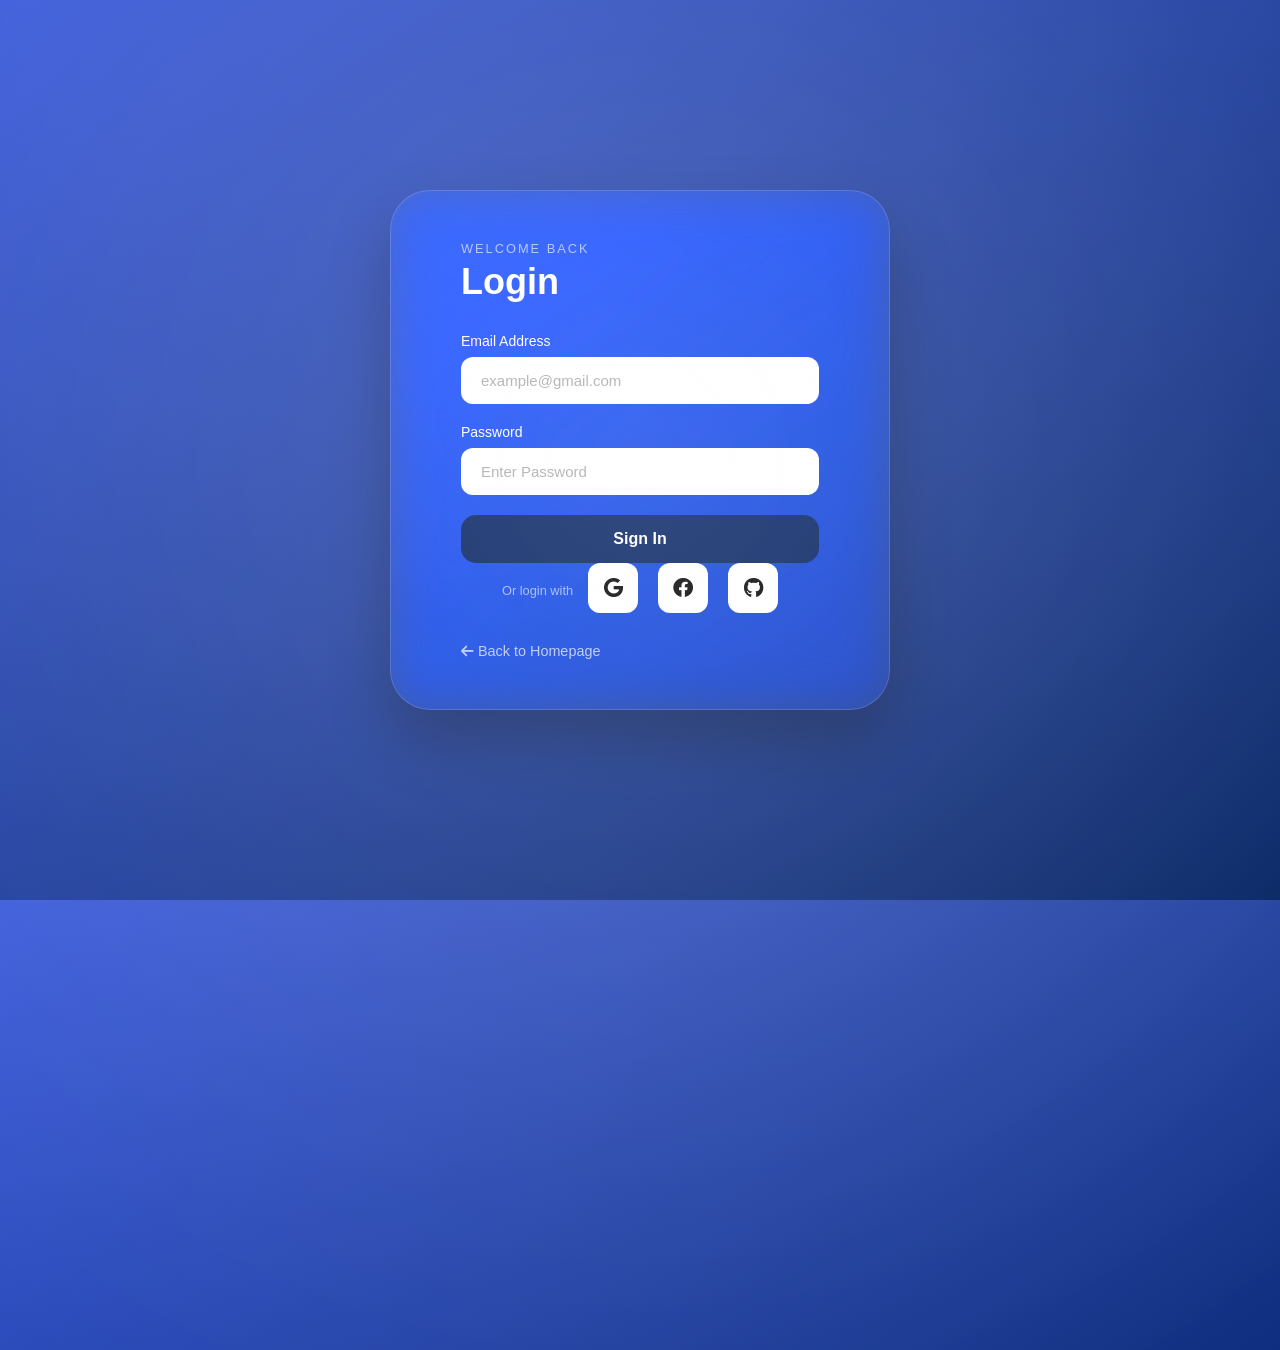
==== commit 8cb62ed0: "commit karo" ====
--- a/login.html
+++ b/login.html
@@ -3,54 +3,47 @@
 <head>
     <meta charset="UTF-8">
     <meta name="viewport" content="width=device-width, initial-scale=1.0">
-    <title>Wavy Premium Login | KHUSHI Construction</title>
+    <title>Login - KHUSHI Construction</title>
+    <link rel="stylesheet" href="https://cdnjs.cloudflare.com/ajax/libs/font-awesome/6.0.0/css/all.min.css">
     <link rel="stylesheet" href="style.css">
-    <link rel="stylesheet" href="https://cdnjs.cloudflare.com/ajax/libs/font-awesome/6.0.0/css/all.min.css">
 </head>
 <body class="wavy-login-body">
-    <div class="wavy-login-wrapper">
-        <div class="ultra-glass-box">
-            
-            <div class="login-brand-minimal">
-                <p>Your logo</p>
-                <h2>Login</h2>
+
+    <div class="ultra-glass-box">
+        <div class="login-brand-minimal">
+            <p style="text-transform: uppercase; letter-spacing: 2px; font-size: 0.8rem; opacity: 0.8;">Welcome Back</p>
+            <h2 style="margin-bottom: 20px;">Login</h2>
+        </div>
+        
+        <form class="wavy-form">
+            <div class="input-block">
+                <label>Email Address</label>
+                <input type="email" placeholder="example@gmail.com" required>
             </div>
-            
-            <form class="wavy-form">
-                <div class="input-block">
-                    <label for="email">Email</label>
-                    <input type="email" id="email" placeholder="username@gmail.com" required>
-                </div>
 
-                <div class="input-block">
-                    <label for="password">Password</label>
-                    <input type="password" id="password" placeholder="Password" required>
-                    <i class="fas fa-eye-slash" id="togglePassword"></i>
-                </div>
+            <div class="input-block" style="position: relative;">
+                <label>Password</label>
+                <input type="password" id="password" placeholder="Enter Password" required style="width: 100%;">
+                <i class="fa-solid fa-eye-slash" id="togglePassword" style="position: absolute; right: 15px; top: 38px; cursor: pointer; color: rgba(255,255,255,0.7);"></i>
+            </div>
 
-                <div class="forgot-wrapper">
-                    <a href="#" class="forgot-wavy">Forgot Password?</a>
-                </div>
+            <button type="submit" class="wavy-btn-signin">Sign In</button>
+        </form>
 
-                <button type="submit" class="wavy-btn-signin">Sign In</button>
+        <div class="social-login-wavy">
+            <p style="margin: 20px 0 10px; font-size: 0.8rem; opacity: 0.6;">Or login with</p>
+            <div style="display: flex; justify-content: center; gap: 20px;">
+                <a href="#" class="social-icon"><i class="fa-brands fa-google"></i></a>
+                <a href="#" class="social-icon"><i class="fa-brands fa-facebook"></i></a>
+                <a href="#" class="social-icon"><i class="fa-brands fa-github"></i></a>
+            </div>
+        </div>
+        
+        <a href="index.html" class="back-link" style="display: block; margin-top: 25px; text-decoration: none; color: white; font-size: 0.9rem; opacity: 0.7;">
+            <i class="fa-solid fa-arrow-left"></i> Back to Homepage
+        </a>
+    </div>
 
-                <div class="divider-wavy">
-                    <span>or continue with</span>
-                </div>
-
-                <div class="social-login-wavy">
-                    <a href="#" class="social-icon"><i class="fab fa-google"></i></a>
-                    <a href="#" class="social-icon"><i class="fab fa-github"></i></a>
-                    <a href="#" class="social-icon"><i class="fab fa-facebook"></i></a>
-                </div>
-
-                <div class="signup-footer-wavy">
-                    <p>Don't have an account? <a href="#">Register for free</a></p>
-                </div>
-            </form>
-            
-        </div>
-    </div>
     <script src="script.js"></script>
 </body>
 </html>
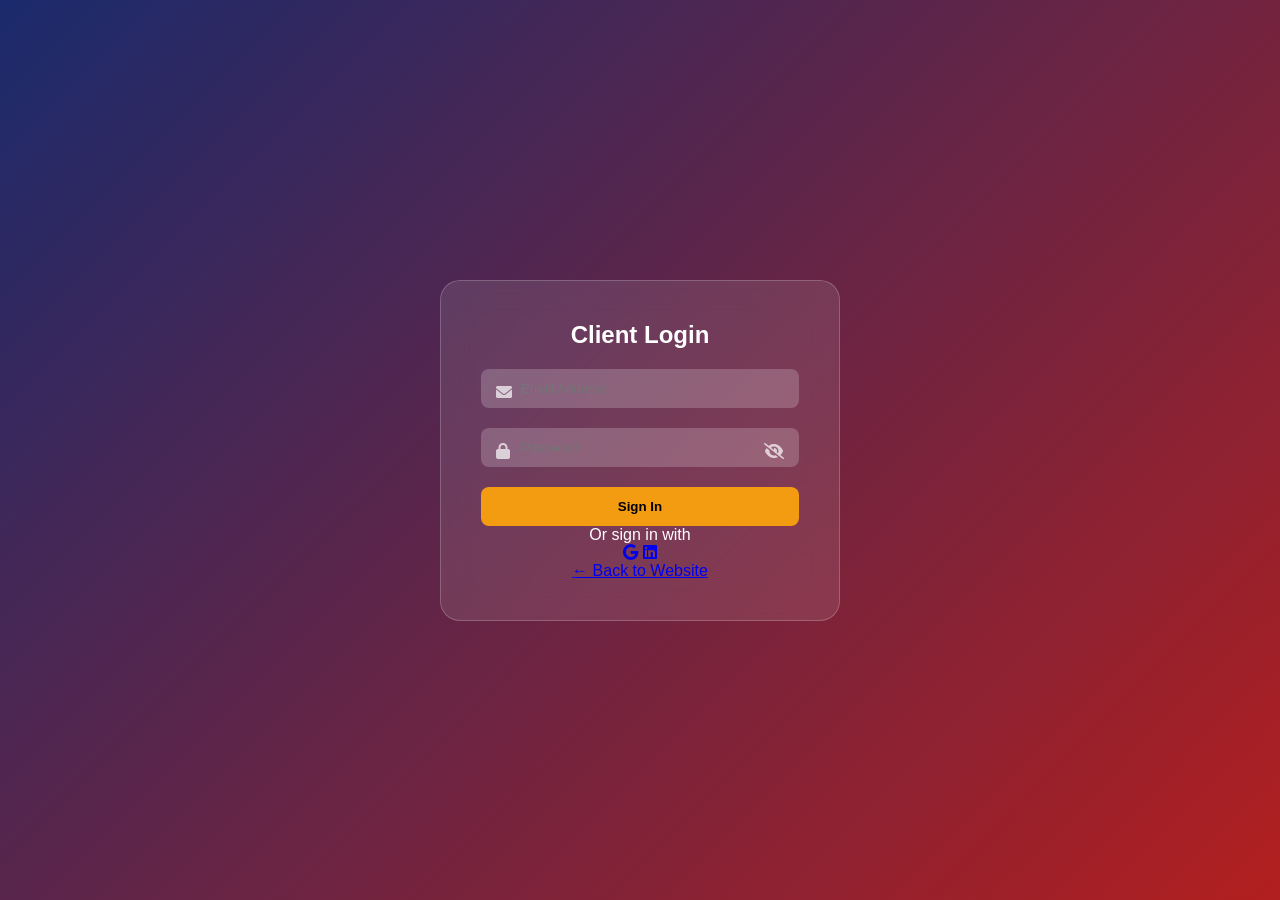
==== commit 0d74233d: "commit karo" ====
--- a/login.html
+++ b/login.html
@@ -3,47 +3,36 @@
 <head>
     <meta charset="UTF-8">
     <meta name="viewport" content="width=device-width, initial-scale=1.0">
-    <title>Login - KHUSHI Construction</title>
+    <title>Client Login - KHUSHI Construction</title>
     <link rel="stylesheet" href="https://cdnjs.cloudflare.com/ajax/libs/font-awesome/6.0.0/css/all.min.css">
     <link rel="stylesheet" href="style.css">
 </head>
-<body class="wavy-login-body">
-
-    <div class="ultra-glass-box">
-        <div class="login-brand-minimal">
-            <p style="text-transform: uppercase; letter-spacing: 2px; font-size: 0.8rem; opacity: 0.8;">Welcome Back</p>
-            <h2 style="margin-bottom: 20px;">Login</h2>
+<body class="login-bg">
+    <div class="glass-container">
+        <div class="login-box">
+            <h2>Client Login</h2>
+            <form id="loginForm">
+                <div class="input-group">
+                    <i class="fas fa-envelope"></i>
+                    <input type="email" placeholder="Email Address" required>
+                </div>
+                <div class="input-group">
+                    <i class="fas fa-lock"></i>
+                    <input type="password" id="password" placeholder="Password" required>
+                    <i class="fas fa-eye-slash" id="togglePassword"></i>
+                </div>
+                <button type="submit" class="auth-btn">Sign In</button>
+            </form>
+            <div class="social-auth">
+                <p>Or sign in with</p>
+                <div class="icons">
+                    <a href="#"><i class="fab fa-google"></i></a>
+                    <a href="#"><i class="fab fa-linkedin"></i></a>
+                </div>
+            </div>
+            <a href="index.html" class="back-home">← Back to Website</a>
         </div>
-        
-        <form class="wavy-form">
-            <div class="input-block">
-                <label>Email Address</label>
-                <input type="email" placeholder="example@gmail.com" required>
-            </div>
-
-            <div class="input-block" style="position: relative;">
-                <label>Password</label>
-                <input type="password" id="password" placeholder="Enter Password" required style="width: 100%;">
-                <i class="fa-solid fa-eye-slash" id="togglePassword" style="position: absolute; right: 15px; top: 38px; cursor: pointer; color: rgba(255,255,255,0.7);"></i>
-            </div>
-
-            <button type="submit" class="wavy-btn-signin">Sign In</button>
-        </form>
-
-        <div class="social-login-wavy">
-            <p style="margin: 20px 0 10px; font-size: 0.8rem; opacity: 0.6;">Or login with</p>
-            <div style="display: flex; justify-content: center; gap: 20px;">
-                <a href="#" class="social-icon"><i class="fa-brands fa-google"></i></a>
-                <a href="#" class="social-icon"><i class="fa-brands fa-facebook"></i></a>
-                <a href="#" class="social-icon"><i class="fa-brands fa-github"></i></a>
-            </div>
-        </div>
-        
-        <a href="index.html" class="back-link" style="display: block; margin-top: 25px; text-decoration: none; color: white; font-size: 0.9rem; opacity: 0.7;">
-            <i class="fa-solid fa-arrow-left"></i> Back to Homepage
-        </a>
     </div>
-
     <script src="script.js"></script>
 </body>
 </html>
--- a/style.css
+++ b/style.css
@@ -1,309 +1,51 @@
-/* --- 1. GLOBAL SETTINGS --- */
-* {
-    margin: 0;
-    padding: 0;
-    box-sizing: border-box;
-    font-family: 'Poppins', sans-serif;
-}
-
-body {
-    background-color: #f9f9f9;
-    color: #333;
-    transition: background 0.4s, color 0.4s;
-}
-
-/* Dark Mode Logic */
-body.dark-mode {
-    background-color: #121212 !important;
-    color: #ffffff !important;
-}
-
-/* --- 2. NAVBAR & HEADER --- */
-header {
-    background: #fff;
-    padding: 15px 10%;
-    box-shadow: 0 2px 10px rgba(0,0,0,0.1);
-    position: sticky;
-    top: 0;
-    z-index: 1000;
-    display: flex;
-    justify-content: space-between;
-    align-items: center;
-}
-
-body.dark-mode header {
-    background-color: #1a1a1a !important;
-    box-shadow: 0 2px 10px rgba(255,255,255,0.1) !important;
-}
-
-.logo {
-    font-size: 24px;
-    font-weight: 700;
-    color: #1a2a6c;
-}
-
-.logo span { color: #f39c12; }
-
-.nav-links {
-    list-style: none;
-    display: flex;
-    align-items: center;
-}
-
-.nav-links li { margin-left: 25px; }
-
-.nav-links a {
-    text-decoration: none;
-    color: #000;
-    font-weight: 800;
-    text-transform: uppercase;
-    transition: 0.3s;
-    font-size: 15px;
-}
-
-body.dark-mode .nav-links a { color: #fff !important; }
-
-.nav-links a:hover { color: #f39c12; }
-
-/* Login Button in Nav */
-.btn-login {
-    background: #1a2a6c !important;
-    color: #fff !important;
-    padding: 10px 20px !important;
-    border-radius: 5px;
-}
-
-.btn-login:hover { background: #15224e !important; }
-
-/* --- 3. PREMIUM DARK MODE SWITCH --- */
-.theme-switch-wrapper { display: flex; align-items: center; margin-left: 20px; }
-.theme-switch { position: relative; display: inline-block; width: 60px; height: 34px; }
-.theme-switch input { display: none; }
-.slider {
-    position: absolute; cursor: pointer; top: 0; left: 0; right: 0; bottom: 0;
-    background-color: #ccc; transition: .4s; border-radius: 34px;
-}
-.slider:before {
-    position: absolute; content: "☀️"; height: 26px; width: 26px; left: 4px; bottom: 4px;
-    background-color: white; transition: .4s; border-radius: 50%;
-    display: flex; align-items: center; justify-content: center; font-size: 14px;
-}
-input:checked + .slider { background-color: #3f51b5; }
-input:checked + .slider:before { transform: translateX(26px); content: "🌙"; }
-
-/* --- 4. HERO & SECTIONS --- */
-.hero {
-    height: 80vh;
-    background: linear-gradient(rgba(0,0,0,0.6), rgba(0,0,0,0.6)), url('hero.png') no-repeat center center/cover;
-    display: flex; align-items: center; justify-content: center; text-align: center; color: #fff;
-}
-.hero h1 { font-size: 50px; }
-
-.service-box {
-    background: #fff; padding: 40px 20px; border-radius: 10px;
-    box-shadow: 0 5px 15px rgba(0,0,0,0.05); transition: 0.3s;
-}
-body.dark-mode .service-box { background-color: #1e1e1e !important; color: white; border: 1px solid #333; }
-
-
-/* --- NEW WAVY & ULTRA ROUNDED LOGIN STYLES --- */
-
-.wavy-login-body {
-    background-color: #79a1f2; /* Pure background color from image_17 */
-    background-image: url('data:image/svg+xml;utf8,<svg xmlns="http://www.w3.org/2000/svg" width="100%" height="100%"><defs><linearGradient id="g" x1="0%" y1="0%" x2="100%" y2="100%"><stop offset="0%" style="stop-color:%233b5bdb"/><stop offset="100%" style="stop-color:%23001f60"/></linearGradient></defs><rect width="100%" height="100%" fill="url(%23g)"/></svg>');
-    background-size: cover;
-    height: 100vh;
-    display: flex;
-    align-items: center;
-    justify-content: center;
-    overflow: hidden;
-    position: relative;
-}
-
-/* Wavy Overlay Shapes (Simulated with pseudo-elements for now) */
-.wavy-login-body::before, .wavy-login-body::after {
-    content: '';
-    position: absolute;
-    width: 200%;
-    height: 200%;
-    top: -50%;
-    left: -50%;
-    z-index: 1;
-    background: radial-gradient(circle, rgba(255,255,255,0.1) 0%, rgba(255,255,255,0) 70%);
-}
-
-.wavy-login-wrapper {
-    z-index: 2;
-    padding: 20px;
-    width: 100%;
-    max-width: 900px; /* Wider for social icons line */
-    display: flex;
-    justify-content: center;
-}
-
-.ultra-glass-box {
-    background: rgba(255, 255, 255, 0.05);
-    backdrop-filter: blur(25px) saturate(180%);
-    -webkit-backdrop-filter: blur(25px) saturate(180%);
-    border: 1px solid rgba(255, 255, 255, 0.15);
-    border-radius: 40px; /* Very rounded borders */
-    padding: 50px 70px;
-    box-shadow: 0 30px 60px rgba(0,0,0,0.3);
-    color: #fff;
-    width: 100%;
-    max-width: 500px; /* Box itself is smaller */
-}
-
-.login-brand-minimal {
-    text-align: left;
-    margin-bottom: 30px;
-}
-
-.login-brand-minimal p {
-    font-size: 14px;
-    color: rgba(255,255,255,0.8);
-    margin-bottom: 5px;
-}
-
-.login-brand-minimal h2 {
-    font-size: 36px;
-    font-weight: 700;
-}
-
-/* Input Fields with specific rounding */
-.input-block {
-    margin-bottom: 20px;
-    text-align: left;
-    position: relative;
-}
-
-.input-block label {
-    display: block;
-    font-size: 14px;
-    margin-bottom: 8px;
-    color: #fff;
-}
-
-.input-block input {
-    width: 100%;
-    padding: 15px 20px;
-    background: #fff; /* White inputs as in image_17 */
-    border: none;
-    border-radius: 12px; /* Less rounded inputs */
-    color: #000;
-    font-size: 15px;
-}
-
-.input-block input::placeholder {
-    color: #aaa;
-}
-
-/* Password Eye in specific position */
-.input-block i#togglePassword {
-    position: absolute;
-    right: 15px;
-    top: 45px; /* Adjust based on input height */
-    color: #777; /* Neutral color as in image_17 */
-    cursor: pointer;
-}
-
-.forgot-wrapper {
-    text-align: left;
-    margin-top: -10px;
-    margin-bottom: 25px;
-}
-
-.forgot-wavy {
-    color: rgba(255,255,255,0.8);
-    font-size: 13px;
-    text-decoration: none;
-}
-
-/* Specific button styles */
-.wavy-btn-signin {
-    width: 100%;
-    padding: 15px;
-    background: #001f60; /* Dark blue button */
-    border: none;
-    border-radius: 15px;
-    color: #fff;
-    font-size: 16px;
-    font-weight: 600;
-    cursor: pointer;
-    transition: 0.3s;
-}
-
-.wavy-btn-signin:hover {
-    background: #002e8c;
-}
-
-.divider-wavy {
-    text-align: center;
-    margin: 30px 0;
-    position: relative;
-}
-
-.divider-wavy span {
-    background: none; /* Text floats */
-    padding: 0 10px;
-    color: rgba(255,255,255,0.7);
-    font-size: 12px;
-}
-
-/* Social Buttons line */
-.social-login-wavy {
-    display: flex;
-    justify-content: center;
-    gap: 15px;
-    margin-bottom: 30px;
-}
-
-.social-icon {
-    display: flex;
-    align-items: center;
-    justify-content: center;
-    width: 50px;
-    height: 50px;
-    background: #fff;
-    border-radius: 12px;
-    color: #000;
-    font-size: 20px;
-    text-decoration: none;
-    transition: 0.3s;
-}
-
-.social-icon:hover {
-    background: #f1f1f1;
-    transform: translateY(-2px);
-}
-
-.signup-footer-wavy {
-    font-size: 13px;
-    color: rgba(255,255,255,0.7);
-}
-
-.signup-footer-wavy a {
-    color: #fff;
-    text-decoration: none;
-    font-weight: 600;
-}
-
-/* --- 6. WHATSAPP & ANIMATIONS --- */
-.whatsapp-float {
-    position: fixed; width: 60px; height: 60px; bottom: 20px; right: 20px;
-    background-color: #25d366; border-radius: 50%; display: flex; align-items: center;
-    justify-content: center; z-index: 1000; animation: bounce 2s infinite, pulse-green 2s infinite;
-}
-.whatsapp-float img { width: 60%; height: 60%; object-fit: contain; }
-
-@keyframes bounce { 0%, 100% { transform: translateY(0); } 50% { transform: translateY(-10px); } }
-@keyframes pulse-green { 0% { box-shadow: 0 0 0 0 rgba(37, 211, 102, 0.7); } 70% { box-shadow: 0 0 0 15px rgba(37, 211, 102, 0); } 100% { box-shadow: 0 0 0 0 rgba(37, 211, 102, 0); } }
-
-/* --- 7. MOBILE OPTIMIZATION --- */
-@media (max-width: 768px) {
-    header { padding: 10px 5%; flex-direction: column; }
-    .nav-links { flex-wrap: wrap; justify-content: center; gap: 10px; margin-top: 10px; }
-    .nav-links li { margin-left: 0; }
-    .hero h1 { font-size: 28px; }
-    .stats-container { flex-direction: column; }
-}+:root {
+    --primary: #1a2a6c;
+    --accent: #f39c12;
+    --bg: #f9f9f9;
+    --text: #333;
+    --white: #ffffff;
+}
+
+.dark-mode {
+    --bg: #121212;
+    --text: #f1f1f1;
+    --white: #1e1e1e;
+}
+
+* { margin: 0; padding: 0; box-sizing: border-box; font-family: 'Segoe UI', Tahoma, sans-serif; }
+
+body { background: var(--bg); color: var(--text); transition: 0.3s; }
+
+/* Navbar */
+header { background: var(--white); padding: 1rem 10%; position: sticky; top: 0; z-index: 1000; box-shadow: 0 2px 10px rgba(0,0,0,0.1); }
+nav { display: flex; justify-content: space-between; align-items: center; }
+.logo { font-size: 1.5rem; font-weight: 800; color: var(--primary); }
+.logo span { color: var(--accent); font-weight: 400; }
+.nav-links { list-style: none; display: flex; align-items: center; gap: 2rem; }
+.nav-links a { text-decoration: none; color: var(--text); font-weight: 600; }
+
+/* Dark Mode Switch */
+.theme-switch { position: relative; width: 50px; height: 24px; margin-right: 10px; }
+.theme-switch input { display: none; }
+.slider { position: absolute; cursor: pointer; top: 0; left: 0; right: 0; bottom: 0; background: #ccc; border-radius: 34px; transition: 0.4s; }
+.slider:before { content: ""; position: absolute; height: 18px; width: 18px; left: 3px; bottom: 3px; background: white; border-radius: 50%; transition: 0.4s; }
+input:checked + .slider { background: var(--accent); }
+input:checked + .slider:before { transform: translateX(26px); }
+
+.login-btn { background: var(--primary); color: white !important; padding: 10px 20px; border-radius: 5px; }
+
+/* Hero Section */
+.hero { height: 90vh; background: url('https://images.unsplash.com/photo-1541888946425-d81bb19240f5?q=80&w=2070') no-repeat center/cover; position: relative; display: flex; align-items: center; justify-content: center; color: white; text-align: center; }
+.hero-overlay { position: absolute; top: 0; left: 0; width: 100%; height: 100%; background: rgba(0,0,0,0.5); }
+.hero-content { position: relative; z-index: 1; }
+.hero h1 { font-size: 4rem; letter-spacing: 2px; }
+.cta-primary { background: var(--accent); padding: 15px 30px; text-decoration: none; color: white; font-weight: bold; margin: 10px; display: inline-block; border-radius: 4px; }
+
+/* Login Page Styling */
+.login-bg { background: linear-gradient(135deg, #1a2a6c, #b21f1f); height: 100vh; display: flex; align-items: center; justify-content: center; }
+.glass-container { background: rgba(255, 255, 255, 0.1); backdrop-filter: blur(15px); padding: 40px; border-radius: 20px; border: 1px solid rgba(255,255,255,0.2); width: 400px; color: white; text-align: center; }
+.input-group { margin: 20px 0; position: relative; text-align: left; }
+.input-group input { width: 100%; padding: 12px 40px; border-radius: 8px; border: none; background: rgba(255,255,255,0.2); color: white; }
+.input-group i { position: absolute; left: 15px; top: 15px; opacity: 0.7; }
+#togglePassword { left: auto; right: 15px; cursor: pointer; }
+.auth-btn { width: 100%; padding: 12px; background: var(--accent); border: none; border-radius: 8px; font-weight: bold; cursor: pointer; }
